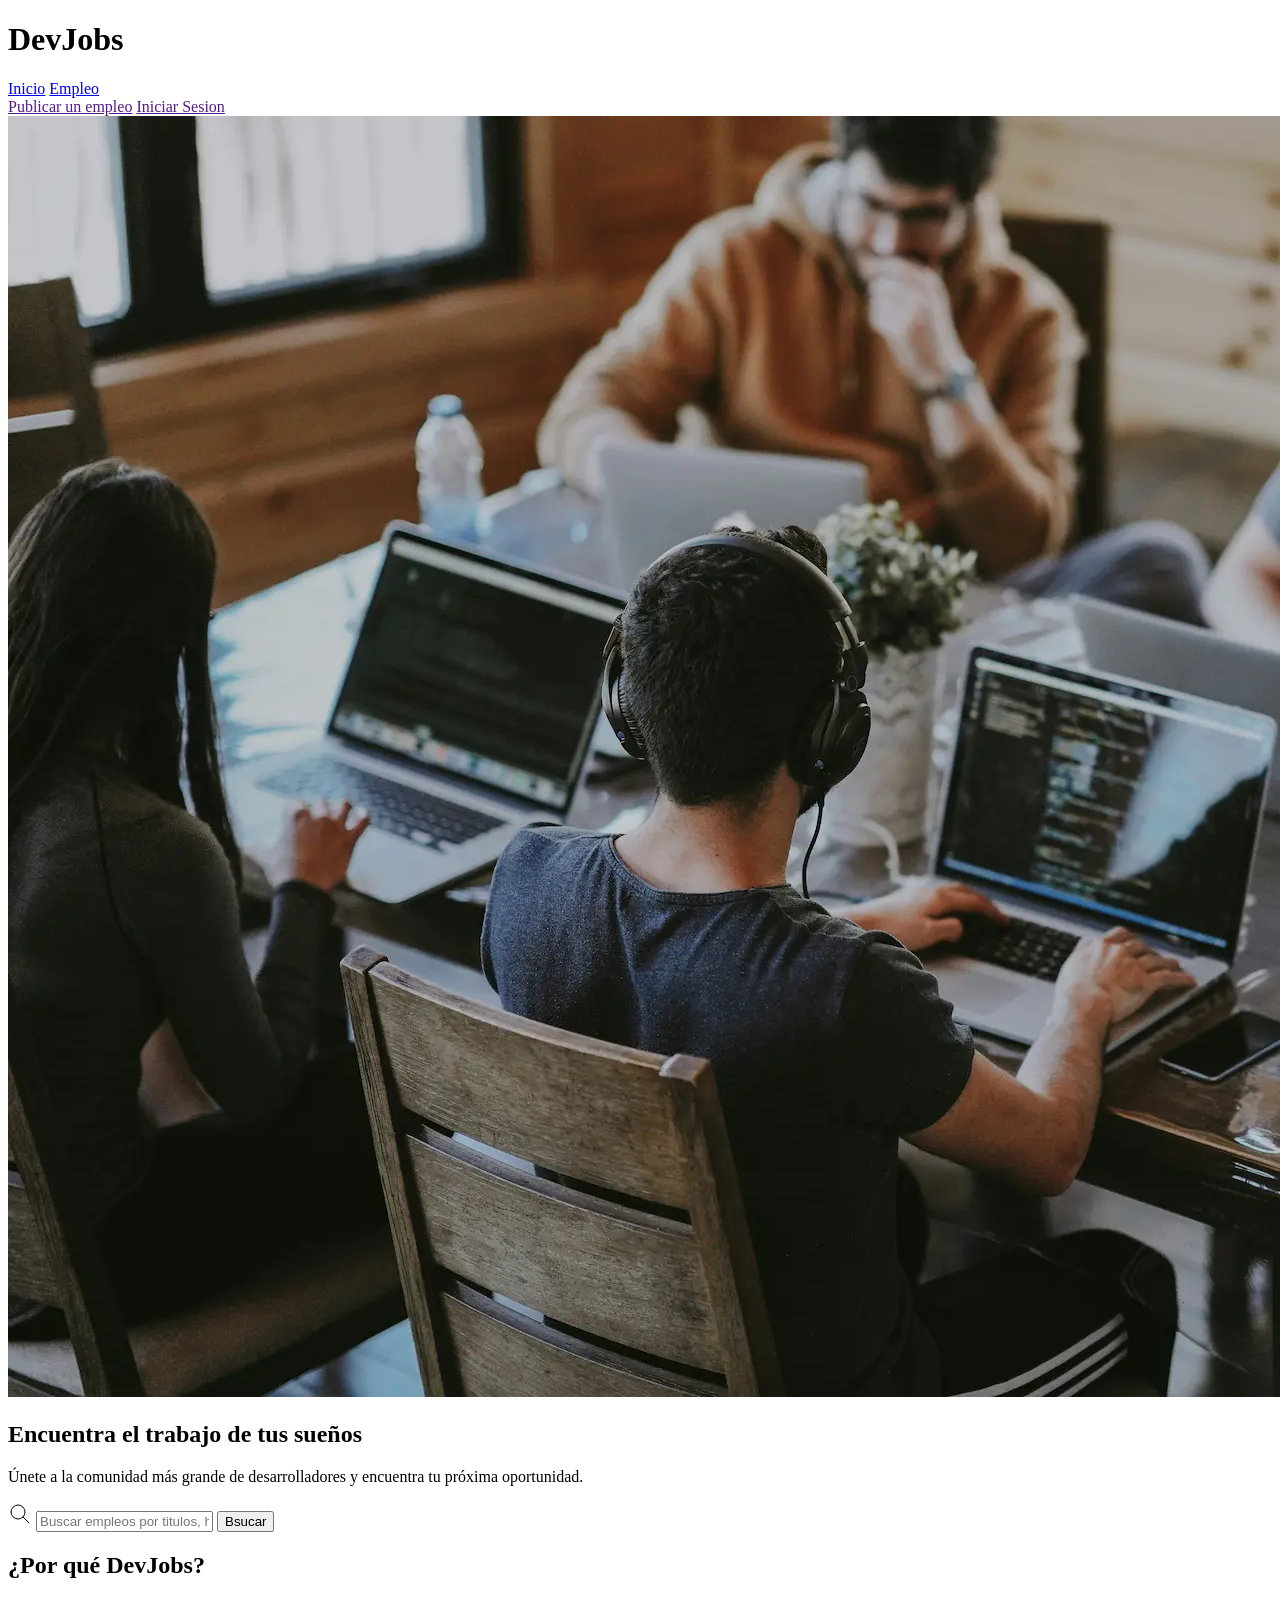
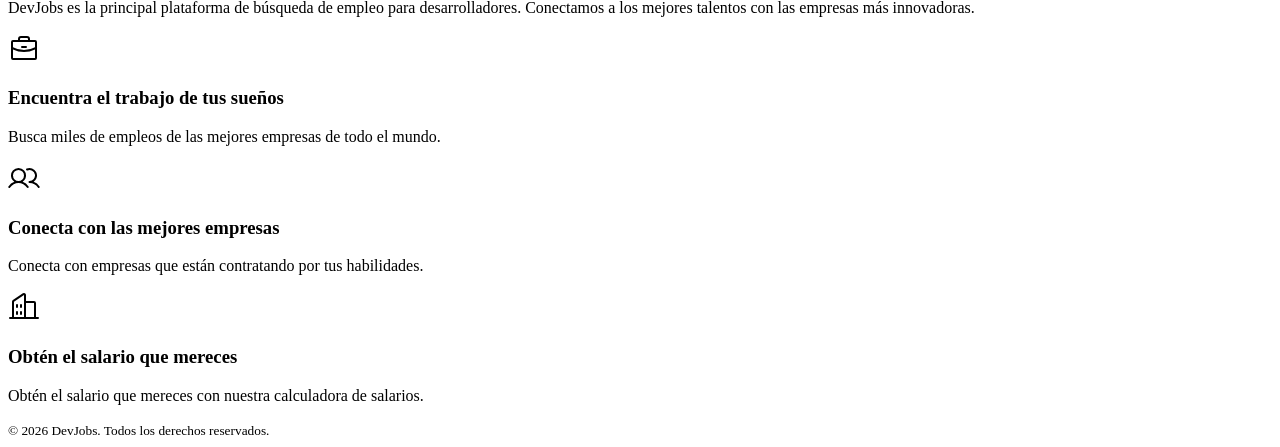
==== index.html @ 32f9dcdb "se agrega el html" ====
<!doctype html>
<html lang="es">
  <head>
    <meta charset="UTF-8" />
    <meta name="viewport" content="width=device-width, initial-scale=1.0" />
    <meta
      name="description"
      content="Encuentra las mejores ofertas de empleo para desarrolladores web y de software en DevJobs. Explora oportunidades laborales, publica tus vacantes y conecta con talento calificado."
    />
    <meta
      name="keywords"
      content="empleos, desarrolladores web, software, ofertas de trabajo, DevJobs, oportunidades laborales, publicar vacantes, talento calificado"
    />
    <title>DevJobs</title>
    <link rel="stylesheet" href="./css/styles.css" />
  </head>
  <body>
    <header>
      <h1>DevJobs</h1>
      <nav>
        <a href="#">Inicio</a>
        <a href="./html/empleos.html">Empleo</a>
      </nav>
      <div>
        <a href="">Publicar un empleo</a>
        <a href="">Iniciar Sesion</a>
      </div>
    </header>
    <main>
      <section class="hero">
        <img src="./img/background.webp" alt="imagen de fondo" />
        <h1>Encuentra el trabajo de tus sueños</h1>

        <p>
          Únete a la comunidad más grande de desarrolladores y encuentra tu
          próxima oportunidad.
        </p>
        <form action="" role="search">
          <div>
            <svg
              xmlns="http://www.w3.org/2000/svg"
              width="24"
              height="24"
              viewBox="0 0 24 24"
              fill="none"
              stroke="currentColor"
              stroke-width="1"
              stroke-linecap="round"
              stroke-linejoin="round"
              class="icon icon-tabler icons-tabler-outline icon-tabler-search"
            >
              <path stroke="none" d="M0 0h24v24H0z" fill="none" />
              <path d="M10 10m-7 0a7 7 0 1 0 14 0a7 7 0 1 0 -14 0" />
              <path d="M21 21l-6 -6" />
            </svg>
            <input
              required
              type="text"
              placeholder="Buscar empleos por titulos, habilidad o empresa"
            />
            <button type="submit">Bsucar</button>
          </div>
        </form>
      </section>
      <section>
        <header>
          <h2>¿Por qué DevJobs?</h2>
          <p>
            DevJobs es la principal plataforma de búsqueda de empleo para
            desarrolladores. Conectamos a los mejores talentos con las empresas
            más innovadoras.
          </p>
        </header>
        <footer>
          <article>
            <svg
              fill="currentColor"
              height="32"
              viewBox="0 0 256 256"
              width="32"
              xmlns="http://www.w3.org/2000/svg"
              aria-hidden="true"
            >
              <path
                d="M216,56H176V48a24,24,0,0,0-24-24H104A24,24,0,0,0,80,48v8H40A16,16,0,0,0,24,72V200a16,16,0,0,0,16,16H216a16,16,0,0,0,16-16V72A16,16,0,0,0,216,56ZM96,48a8,8,0,0,1,8-8h48a8,8,0,0,1,8,8v8H96ZM216,72v41.61A184,184,0,0,1,128,136a184.07,184.07,0,0,1-88-22.38V72Zm0,128H40V131.64A200.19,200.19,0,0,0,128,152a200.25,200.25,0,0,0,88-20.37V200ZM104,112a8,8,0,0,1,8-8h32a8,8,0,0,1,0,16H112A8,8,0,0,1,104,112Z"
              ></path>
            </svg>
            <h3>Encuentra el trabajo de tus sueños</h3>
            <p>
              Busca miles de empleos de las mejores empresas de todo el mundo.
            </p>
          </article>

          <article>
            <svg
              fill="currentColor"
              height="32"
              viewBox="0 0 256 256"
              width="32"
              xmlns="http://www.w3.org/2000/svg"
              aria-hidden="true"
            >
              <path
                d="M117.25,157.92a60,60,0,1,0-66.5,0A95.83,95.83,0,0,0,3.53,195.63a8,8,0,1,0,13.4,8.74,80,80,0,0,1,134.14,0,8,8,0,0,0,13.4-8.74A95.83,95.83,0,0,0,117.25,157.92ZM40,108a44,44,0,1,1,44,44A44.05,44.05,0,0,1,40,108Zm210.14,98.7a8,8,0,0,1-11.07-2.33A79.83,79.83,0,0,0,172,168a8,8,0,0,1,0-16,44,44,0,1,0-16.34-84.87,8,8,0,1,1-5.94-14.85,60,60,0,0,1,55.53,105.64,95.83,95.83,0,0,1,47.22,37.71A8,8,0,0,1,250.14,206.7Z"
              ></path>
            </svg>
            <h3>Conecta con las mejores empresas</h3>
            <p>
              Conecta con empresas que están contratando por tus habilidades.
            </p>
          </article>

          <article>
            <svg
              fill="currentColor"
              height="32"
              viewBox="0 0 256 256"
              width="32"
              xmlns="http://www.w3.org/2000/svg"
              aria-hidden="true"
            >
              <path
                d="M240,208H224V96a16,16,0,0,0-16-16H144V32a16,16,0,0,0-24.88-13.32L39.12,72A16,16,0,0,0,32,85.34V208H16a8,8,0,0,0,0,16H240a8,8,0,0,0,0-16ZM208,96V208H144V96ZM48,85.34,128,32V208H48ZM112,112v16a8,8,0,0,1-16,0V112a8,8,0,1,1,16,0Zm-32,0v16a8,8,0,0,1-16,0V112a8,8,0,1,1,16,0Zm0,56v16a8,8,0,0,1-16,0V168a8,8,0,0,1,16,0Zm32,0v16a8,8,0,0,1-16,0V168a8,8,0,0,1,16,0Z"
              ></path>
            </svg>
            <h3>Obtén el salario que mereces</h3>
            <p>
              Obtén el salario que mereces con nuestra calculadora de salarios.
            </p>
          </article>
        </footer>
      </section>
    </main>
    <footer>
      <small>&copy; 2026 DevJobs. Todos los derechos reservados.</small>
    </footer>
  </body>
</html>
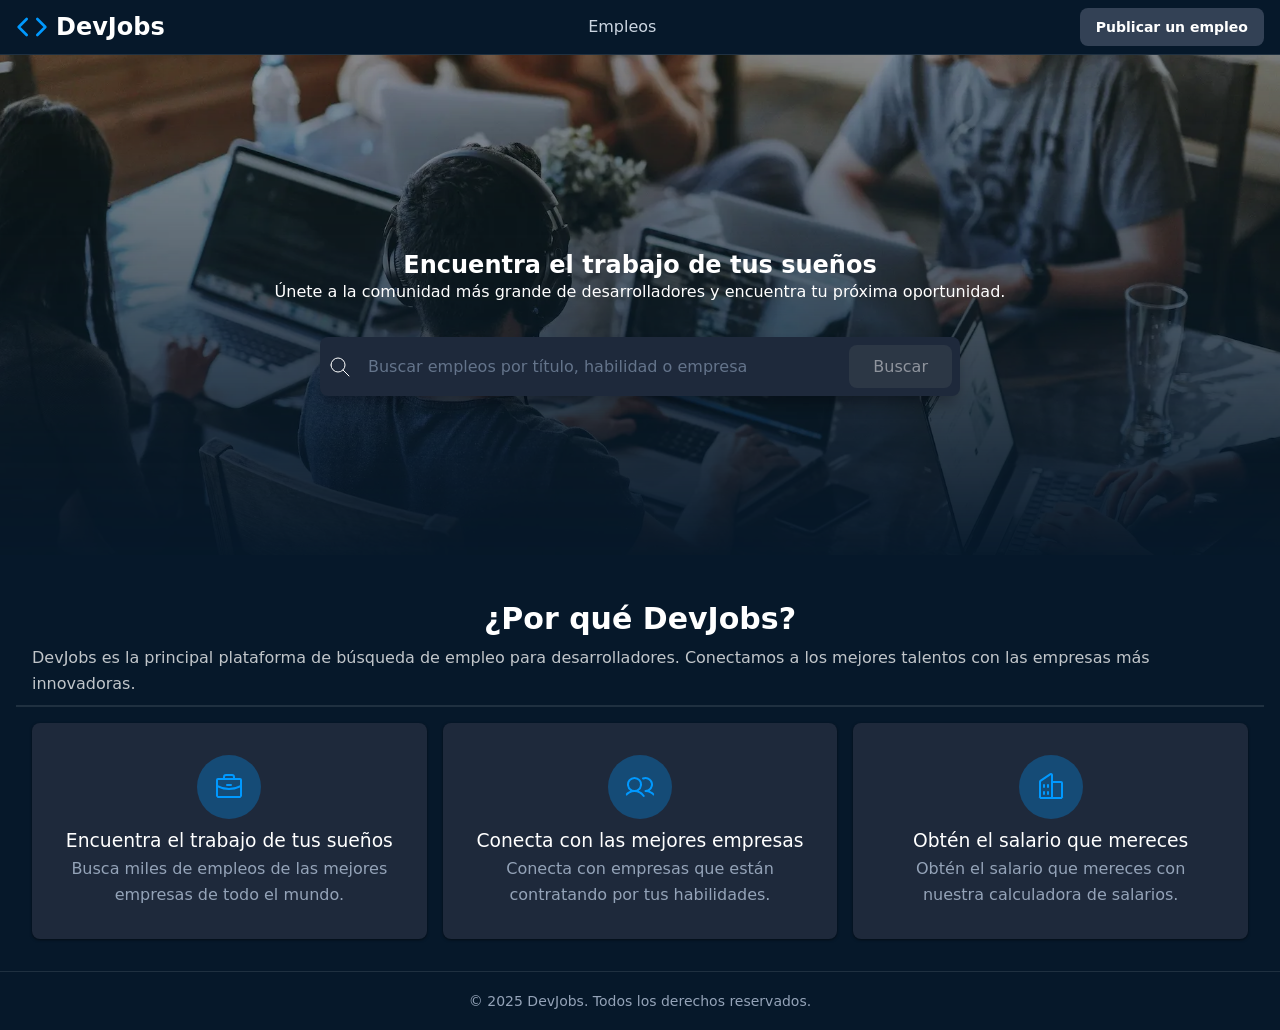
==== commit 53ca597c: "solucion de inconvenientes html y css" ====
--- a/index.html
+++ b/index.html
@@ -14,125 +14,105 @@
     <title>DevJobs</title>
     <link rel="stylesheet" href="./css/styles.css" />
   </head>
-  <body>
-    <header>
-      <h1>DevJobs</h1>
-      <nav>
-        <a href="#">Inicio</a>
-        <a href="./html/empleos.html">Empleo</a>
-      </nav>
-      <div>
-        <a href="">Publicar un empleo</a>
-        <a href="">Iniciar Sesion</a>
-      </div>
-    </header>
-    <main>
-      <section class="hero">
-        <img src="./img/background.webp" alt="imagen de fondo" />
-        <h1>Encuentra el trabajo de tus sueños</h1>
+<body>
+  <header>
+    <h1>
+      <svg fill="none" stroke="currentColor" stroke-linecap="round" stroke-linejoin="round" stroke-width="2"
+        viewBox="0 0 24 24" xmlns="http://www.w3.org/2000/svg">
+        <polyline points="16 18 22 12 16 6"></polyline>
+        <polyline points="8 6 2 12 8 18"></polyline>
+      </svg>
+      DevJobs
+    </h1>
 
-        <p>
-          Únete a la comunidad más grande de desarrolladores y encuentra tu
-          próxima oportunidad.
-        </p>
-        <form action="" role="search">
-          <div>
-            <svg
-              xmlns="http://www.w3.org/2000/svg"
-              width="24"
-              height="24"
-              viewBox="0 0 24 24"
-              fill="none"
-              stroke="currentColor"
-              stroke-width="1"
-              stroke-linecap="round"
-              stroke-linejoin="round"
-              class="icon icon-tabler icons-tabler-outline icon-tabler-search"
-            >
-              <path stroke="none" d="M0 0h24v24H0z" fill="none" />
-              <path d="M10 10m-7 0a7 7 0 1 0 14 0a7 7 0 1 0 -14 0" />
-              <path d="M21 21l-6 -6" />
-            </svg>
-            <input
-              required
-              type="text"
-              placeholder="Buscar empleos por titulos, habilidad o empresa"
-            />
-            <button type="submit">Bsucar</button>
-          </div>
-        </form>
-      </section>
-      <section>
-        <header>
-          <h2>¿Por qué DevJobs?</h2>
-          <p>
-            DevJobs es la principal plataforma de búsqueda de empleo para
-            desarrolladores. Conectamos a los mejores talentos con las empresas
-            más innovadoras.
-          </p>
-        </header>
-        <footer>
-          <article>
-            <svg
-              fill="currentColor"
-              height="32"
-              viewBox="0 0 256 256"
-              width="32"
-              xmlns="http://www.w3.org/2000/svg"
-              aria-hidden="true"
-            >
-              <path
-                d="M216,56H176V48a24,24,0,0,0-24-24H104A24,24,0,0,0,80,48v8H40A16,16,0,0,0,24,72V200a16,16,0,0,0,16,16H216a16,16,0,0,0,16-16V72A16,16,0,0,0,216,56ZM96,48a8,8,0,0,1,8-8h48a8,8,0,0,1,8,8v8H96ZM216,72v41.61A184,184,0,0,1,128,136a184.07,184.07,0,0,1-88-22.38V72Zm0,128H40V131.64A200.19,200.19,0,0,0,128,152a200.25,200.25,0,0,0,88-20.37V200ZM104,112a8,8,0,0,1,8-8h32a8,8,0,0,1,0,16H112A8,8,0,0,1,104,112Z"
-              ></path>
-            </svg>
-            <h3>Encuentra el trabajo de tus sueños</h3>
-            <p>
-              Busca miles de empleos de las mejores empresas de todo el mundo.
-            </p>
-          </article>
+    <nav>
+      <!-- <a href="">
+        Inicio
+      </a> -->
+      <a href="./html/empleos.html">Empleos</a>
+    </nav>
 
-          <article>
-            <svg
-              fill="currentColor"
-              height="32"
-              viewBox="0 0 256 256"
-              width="32"
-              xmlns="http://www.w3.org/2000/svg"
-              aria-hidden="true"
-            >
-              <path
-                d="M117.25,157.92a60,60,0,1,0-66.5,0A95.83,95.83,0,0,0,3.53,195.63a8,8,0,1,0,13.4,8.74,80,80,0,0,1,134.14,0,8,8,0,0,0,13.4-8.74A95.83,95.83,0,0,0,117.25,157.92ZM40,108a44,44,0,1,1,44,44A44.05,44.05,0,0,1,40,108Zm210.14,98.7a8,8,0,0,1-11.07-2.33A79.83,79.83,0,0,0,172,168a8,8,0,0,1,0-16,44,44,0,1,0-16.34-84.87,8,8,0,1,1-5.94-14.85,60,60,0,0,1,55.53,105.64,95.83,95.83,0,0,1,47.22,37.71A8,8,0,0,1,250.14,206.7Z"
-              ></path>
-            </svg>
-            <h3>Conecta con las mejores empresas</h3>
-            <p>
-              Conecta con empresas que están contratando por tus habilidades.
-            </p>
-          </article>
+    <div>
+      <a href="">Publicar un empleo</a>
+      <!-- <a href="">Iniciar sesión</a> -->
+    </div>
+  </header>
 
-          <article>
-            <svg
-              fill="currentColor"
-              height="32"
-              viewBox="0 0 256 256"
-              width="32"
-              xmlns="http://www.w3.org/2000/svg"
-              aria-hidden="true"
-            >
-              <path
-                d="M240,208H224V96a16,16,0,0,0-16-16H144V32a16,16,0,0,0-24.88-13.32L39.12,72A16,16,0,0,0,32,85.34V208H16a8,8,0,0,0,0,16H240a8,8,0,0,0,0-16ZM208,96V208H144V96ZM48,85.34,128,32V208H48ZM112,112v16a8,8,0,0,1-16,0V112a8,8,0,1,1,16,0Zm-32,0v16a8,8,0,0,1-16,0V112a8,8,0,1,1,16,0Zm0,56v16a8,8,0,0,1-16,0V168a8,8,0,0,1,16,0Zm32,0v16a8,8,0,0,1-16,0V168a8,8,0,0,1,16,0Z"
-              ></path>
-            </svg>
-            <h3>Obtén el salario que mereces</h3>
-            <p>
-              Obtén el salario que mereces con nuestra calculadora de salarios.
-            </p>
-          </article>
-        </footer>
-      </section>
-    </main>
-    <footer>
-      <small>&copy; 2026 DevJobs. Todos los derechos reservados.</small>
-    </footer>
-  </body>
+  <main>
+    <section>
+      <img src="./img/background.webp" width="200" />
+
+      <h1>Encuentra el trabajo de tus sueños</h1>
+
+      <p>Únete a la comunidad más grande de desarrolladores y encuentra tu próxima oportunidad.</p>
+
+      <form role="search">
+        <div>
+          <svg xmlns="http://www.w3.org/2000/svg" width="24" height="24" viewBox="0 0 24 24" fill="none"
+            stroke="currentColor" stroke-width="1" stroke-linecap="round" stroke-linejoin="round"
+            class="icon icon-tabler icons-tabler-outline icon-tabler-search">
+            <path stroke="none" d="M0 0h24v24H0z" fill="none" />
+            <path d="M10 10m-7 0a7 7 0 1 0 14 0a7 7 0 1 0 -14 0" />
+            <path d="M21 21l-6 -6" />
+          </svg>
+
+          <input required type="text" placeholder="Buscar empleos por título, habilidad o empresa">
+
+          <button disabled type="submit">Buscar</button>
+        </div>
+      </form>
+    </section>
+
+    <section>
+
+      <header>
+        <h2>¿Por qué DevJobs?</h2>
+        <p>DevJobs es la principal plataforma de búsqueda de empleo para desarrolladores. Conectamos a los mejores
+          talentos con las empresas más innovadoras.</p>
+      </header>
+
+      <footer>
+        <article>
+          <svg fill="currentColor" height="32" viewBox="0 0 256 256" width="32" xmlns="http://www.w3.org/2000/svg"
+            aria-hidden="true">
+            <path
+              d="M216,56H176V48a24,24,0,0,0-24-24H104A24,24,0,0,0,80,48v8H40A16,16,0,0,0,24,72V200a16,16,0,0,0,16,16H216a16,16,0,0,0,16-16V72A16,16,0,0,0,216,56ZM96,48a8,8,0,0,1,8-8h48a8,8,0,0,1,8,8v8H96ZM216,72v41.61A184,184,0,0,1,128,136a184.07,184.07,0,0,1-88-22.38V72Zm0,128H40V131.64A200.19,200.19,0,0,0,128,152a200.25,200.25,0,0,0,88-20.37V200ZM104,112a8,8,0,0,1,8-8h32a8,8,0,0,1,0,16H112A8,8,0,0,1,104,112Z">
+            </path>
+          </svg>
+          <h3>Encuentra el trabajo de tus sueños</h3>
+          <p>Busca miles de empleos de las mejores empresas de todo el mundo.</p>
+        </article>
+
+        <article>
+          <svg fill="currentColor" height="32" viewBox="0 0 256 256" width="32" xmlns="http://www.w3.org/2000/svg"
+            aria-hidden="true">
+            <path
+              d="M117.25,157.92a60,60,0,1,0-66.5,0A95.83,95.83,0,0,0,3.53,195.63a8,8,0,1,0,13.4,8.74,80,80,0,0,1,134.14,0,8,8,0,0,0,13.4-8.74A95.83,95.83,0,0,0,117.25,157.92ZM40,108a44,44,0,1,1,44,44A44.05,44.05,0,0,1,40,108Zm210.14,98.7a8,8,0,0,1-11.07-2.33A79.83,79.83,0,0,0,172,168a8,8,0,0,1,0-16,44,44,0,1,0-16.34-84.87,8,8,0,1,1-5.94-14.85,60,60,0,0,1,55.53,105.64,95.83,95.83,0,0,1,47.22,37.71A8,8,0,0,1,250.14,206.7Z">
+            </path>
+          </svg>
+          <h3>Conecta con las mejores empresas</h3>
+          <p>Conecta con empresas que están contratando por tus habilidades.</p>
+        </article>
+
+        <article>
+          <svg fill="currentColor" height="32" viewBox="0 0 256 256" width="32" xmlns="http://www.w3.org/2000/svg"
+            aria-hidden="true">
+            <path
+              d="M240,208H224V96a16,16,0,0,0-16-16H144V32a16,16,0,0,0-24.88-13.32L39.12,72A16,16,0,0,0,32,85.34V208H16a8,8,0,0,0,0,16H240a8,8,0,0,0,0-16ZM208,96V208H144V96ZM48,85.34,128,32V208H48ZM112,112v16a8,8,0,0,1-16,0V112a8,8,0,1,1,16,0Zm-32,0v16a8,8,0,0,1-16,0V112a8,8,0,1,1,16,0Zm0,56v16a8,8,0,0,1-16,0V168a8,8,0,0,1,16,0Zm32,0v16a8,8,0,0,1-16,0V168a8,8,0,0,1,16,0Z">
+            </path>
+          </svg>
+          <h3>Obtén el salario que mereces</h3>
+          <p>Obtén el salario que mereces con nuestra calculadora de salarios.</p>
+        </article>
+      </footer>
+
+    </section>
+  </main>
+
+  <footer>
+    <small>&copy; 2025 DevJobs. Todos los derechos reservados.</small>
+  </footer>
+
+</body>
+
 </html>
--- a/css/styles.css
+++ b/css/styles.css
@@ -0,0 +1,317 @@
+* {
+    margin: 0;
+    padding: 0;
+    box-sizing: border-box;
+}
+
+:root {
+    --primary: #3b4550;
+    --primary-dark: #0a3d66;
+    --primary-hover: #0d5ba8;
+    --primary-light: #09f;
+    --background: #06182a;
+    --text-primary: #ffffff;
+    --text-secondary: #cbd5e1;
+    --text-muted: #94a3b8;
+    --border: rgba(255, 255, 255, 0.1);
+    --card-bg: #1e293b;
+    --shadow: rgba(0, 0, 0, 0.3);
+    --input-bg: #1e293b;
+    --hsla-example: hsla(210, 100%, 56%, 1);
+}
+
+@font-face {
+  font-family: 'Inter Variable';
+  font-style: normal;
+  font-display: swap;
+  font-weight: 100 900;
+  src: url(https://cdn.jsdelivr.net/fontsource/fonts/inter:vf@latest/latin-wght-normal.woff2) format('woff2-variations');
+  unicode-range: U+0000-00FF,U+0131,U+0152-0153,U+02BB-02BC,U+02C6,U+02DA,U+02DC,U+0304,U+0308,U+0329,U+2000-206F,U+20AC,U+2122,U+2191,U+2193,U+2212,U+2215,U+FEFF,U+FFFD;
+}
+
+body {
+  font-family: system-ui;
+  background-color: var(--background);
+  color: var(--text-primary);
+  min-height: 100vh;
+  display: flex;
+  flex-direction: column;
+  line-height: 1.6;
+}
+
+/* Títulos principales */
+h1 {
+  font-size: 1.5rem;
+  line-height: 1.2;
+  text-wrap: balance;
+  display: flex;
+  align-items: center;
+  gap: 0.5rem;
+
+  svg {
+    width: 2rem;
+    height: 2rem;
+    color: var(--primary-light);
+  }
+}
+
+/* solo se le aplica los estilos al primer parrafo seguido de un h1 */
+h1 + p {
+  text-wrap: balance;
+  margin-bottom: 2rem
+}
+
+/* Header */
+header {
+  border-bottom: 1px solid var(--border);
+  background: var(--background);
+  padding: .5rem 1rem;
+  display: flex;
+  align-items: center;
+  justify-content: space-between;
+  gap: 2rem;
+
+  h2 {
+    font-size: 1.25rem;
+    font-weight: 700;
+    color: var(--text-primary);
+  }
+}
+
+/* Navegación del header a otras páginas */
+nav {
+  align-items: center;
+  gap: 1rem;
+  display: flex;
+
+  a {
+    text-decoration: none;
+    color: var(--text-secondary);
+    transition: color 0.2s;
+    font-weight: 500;
+
+    &:hover, &:focus {
+      color: var(--primary);
+      outline: none;
+    }
+  }
+}
+
+/* Botones del Header */
+header div a {
+  padding: 0.5rem 1rem;
+  border-radius: 0.5rem;
+  background-color: #334155;
+  color: var(--text-primary);
+  display: inline-block;
+  font-size: 0.875rem;
+  font-weight: 700;
+  text-decoration: none;
+  /* TODO */
+}
+
+/* Hero */
+main > section:nth-child(1) {
+  height: 500px;
+  text-align: center;
+  display: flex;
+  flex-direction: column;
+  justify-content: center;
+  align-items: center;
+
+  h1 {
+    padding-top: 36px;
+  }
+
+  & > img {
+    position: absolute;
+    width: 100%;
+    height: 100%;
+    object-fit: cover;
+    z-index: -1;
+    left: 0;
+    right: 0;
+    mask-image: linear-gradient(to bottom, rgba(16, 25, 34, 1) 5%, rgba(16, 25, 34, 0) 80%);
+  }
+}
+
+/* Formulario de Búsqueda */
+form {
+  max-width: 42rem;
+  width: 100%;
+  margin: 0 auto;
+  padding-inline: 1rem;
+}
+
+form > div {
+  display: flex;
+  align-items: center;
+  background-color: var(--input-bg);
+  border-radius: 0.5rem;
+  box-shadow: 0 10px 15px -3px var(--shadow);
+  padding: 0.5rem;
+  gap: 0.5rem;
+}
+
+form span {
+  padding-left: 0.75rem;
+  color: var(--text-muted);
+  display: flex;
+  align-items: center;
+  flex-shrink: 0;
+}
+
+form input[type="text"] {
+  flex: 1;
+  background: transparent;
+  border: none;
+  outline: none;
+  color: var(--text-primary);
+  padding: 0.75rem 0.5rem;
+  font-size: 1rem;
+  font-family: inherit;
+}
+
+form input[type="text"]::placeholder {
+  color: #64748b;
+}
+
+button {
+  padding: 0.75rem 1.5rem;
+  border-radius: 0.5rem;
+  background-color: var(--primary);
+  color: white;
+  font-weight: 400;
+  border: none;
+  cursor: pointer;
+  transition: all 0.2s;
+  font-family: inherit;
+  font-size: 1rem;
+  white-space: nowrap;
+
+  &:hover, /* pseudo-clase que significa que el ratón está encima */
+  &:focus { /* pseudo-clase que significa que el elemento tiene el foco */
+    background-color: var(--primary-hover);
+    outline: 2px solid white;
+    outline-offset: 2px;
+  }
+
+  &:active { 
+    transform: scale(0.90)
+  }
+
+  &:disabled {
+    opacity: .5;
+    pointer-events: none;
+  }
+}
+
+/* Features Section */
+main > section:nth-child(2) {
+  padding-inline: 1rem;
+  background-color: var(--background);
+  padding-top: 2rem;
+
+  & > header {
+    gap: 2px;
+    flex-direction: column;
+
+    h2 {
+      margin-bottom: 0;
+    }
+
+    p {
+      opacity: .75;
+    }
+  }
+
+  & > div {
+    max-width: 1280px;
+    margin: 0 auto;
+  }
+}
+
+main > section:nth-child(2) h2 {
+  font-size: 1.875rem;
+  font-weight: 700;
+  color: var(--text-primary);
+  margin-bottom: 1rem;
+}
+
+main > section:nth-child(2) > div > div:first-child > p {
+  font-size: 1.125rem;
+  color: var(--text-muted);
+  max-width: 42rem;
+  margin: 0 auto;
+}
+
+/* Grid de Features */
+main > section:nth-child(2) footer {
+  display: grid;
+  grid-template-columns: repeat(auto-fit, minmax(280px, 1fr));
+  gap: 16px
+}
+
+/* Feature Cards */
+/* article {
+  background-color: var(--card-bg);
+  padding: 2rem;
+  margin-bottom: 16px;
+  border-radius: 0.5rem;                   
+  box-shadow: 0px 1px 3px 0 var(--shadow); 
+
+  svg {
+    color: var(--primary-light);          
+    background: rgba(0, 153, 255, 0.3);  
+    border-radius: 9999px;               
+    width: 64px;                         
+    height: 64px;                        
+    padding: 16px;                       
+  }
+
+  h3 {
+    font-weight: 500;
+  }
+
+  p {
+    color: var(--text-muted);
+  }
+} */
+
+/* Footer */
+footer {
+  background-color: var(--background);
+  border-top: 1px solid var(--border);
+  text-align: center;
+  padding: 16px;
+
+  small {
+    color: var(--text-muted);
+    font-size: 0.875rem;
+  }
+}
+
+article {
+  background-color: var(--card-bg);
+  padding: 2rem;
+  margin-bottom: 16px;
+  border-radius: 0.5rem;
+  box-shadow: 0px 1px 3px 0px rgba(0, 0, 0, 0.5);
+
+  svg {
+    color: var(--primary-light);
+    background: rgba(0, 153, 255, .3);
+    width: 64px;
+    height: 64px;
+    border-radius: 100%;
+    padding: 16px;
+  }
+
+  p {
+    color: var(--text-muted);
+  }
+
+  h3 {
+    font-weight: 500;
+  }
+}
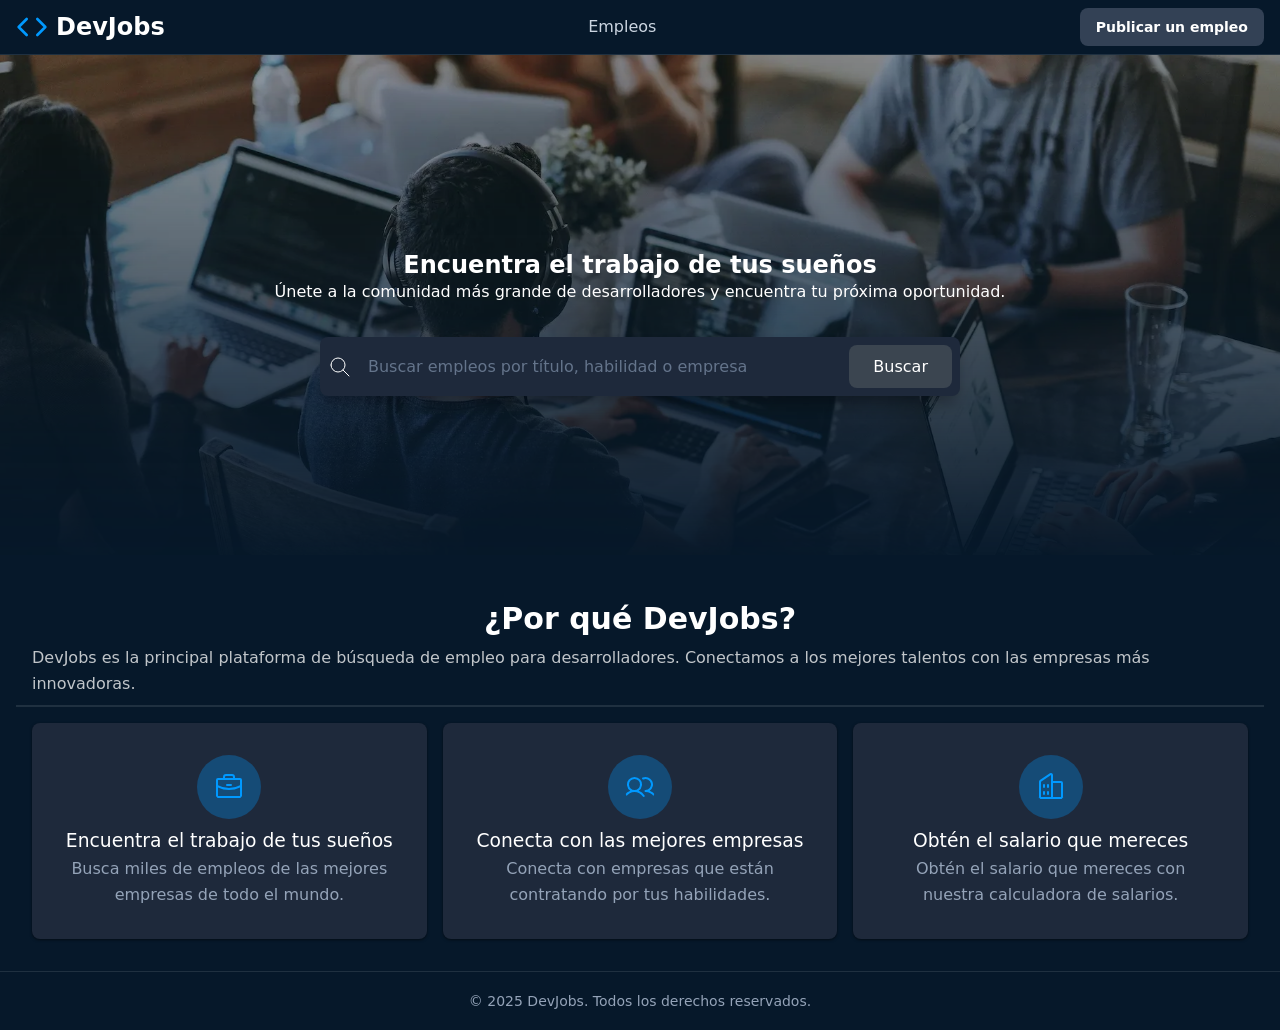
==== commit e96e412d: "se agrego el html y css de la pagina empleos" ====
--- a/index.html
+++ b/index.html
@@ -58,7 +58,7 @@
 
           <input required type="text" placeholder="Buscar empleos por título, habilidad o empresa">
 
-          <button disabled type="submit">Buscar</button>
+          <button type="submit">Buscar</button>
         </div>
       </form>
     </section>
--- a/css/styles.css
+++ b/css/styles.css
@@ -14,6 +14,7 @@
     --text-secondary: #cbd5e1;
     --text-muted: #94a3b8;
     --border: rgba(255, 255, 255, 0.1);
+    --border2: rgba(255, 255, 255, 0.3);
     --card-bg: #1e293b;
     --shadow: rgba(0, 0, 0, 0.3);
     --input-bg: #1e293b;
@@ -197,13 +198,15 @@
   }
 
   &:active { 
-    transform: scale(0.90)
+    transform: scale(0.95)
   }
 
   &:disabled {
     opacity: .5;
     pointer-events: none;
   }
+
+
 }
 
 /* Features Section */
@@ -314,4 +317,142 @@
   h3 {
     font-weight: 500;
   }
+}
+
+.jobs-search {
+  margin: 0;
+  padding: 0;
+  /* no se deveria de hacer, en un futuro buscar solucionar por medio de clases*/
+  height: auto !important;
+
+  h1 {
+    font-size: 2.5rem;
+    margin-bottom: .25rem;
+  }
+
+  p {
+    font-size: 1.125rem;
+    color: var(--text-muted);
+    margin-bottom: 1.5rem;
+  }
+
+  .search-bar {
+    background: var(--input-bg);
+    padding: .25rem .5rem;
+  }
+
+  .search-filters {
+    display: flex;
+    flex-wrap: wrap;
+    margin-top: .5rem;
+  }
+  
+  form {
+    width: 100%;
+    max-width: 1280px;
+  }
+
+  form div {
+    background: none;
+    box-shadow: none;
+    padding: 0;
+  }
+
+  select {
+    background-color: var(--card-bg);
+    color: var(--text-primary);
+    font-size: 1rem;
+    padding: 0.5rem 1rem;
+    outline: none;
+    border: none;
+    border-radius: .5rem;
+    margin-top: .5rem;
+    margin-right: .5rem;
+
+    option {
+      color: var(--text-muted);
+      
+    }
+  }
+}
+
+
+.busquedas {
+  max-width: 1280px; /* O el ancho máximo que use tu diseño */
+  margin: 0 auto;    /* Centra la sección en la pantalla */
+  
+
+  h2 {
+    margin-bottom: 1.5rem; /* Le da espacio vertical antes de la lista */
+  }
+}
+
+.lista-busquedas {
+  border: 1px solid var(--border2);
+  border-radius: 1rem;
+
+  article {
+    background: none;
+    box-shadow: none;
+    border-radius: 0;
+    border-bottom: 1px solid var(--border2);
+    margin: 0;
+
+    display: flex;
+    align-items: start;
+    gap: 1rem;
+
+    small {
+      font-size: .875rem;
+      color: var(--text-muted);
+    }
+
+    h3 {
+      font-weight: bold;
+      margin-bottom: .25rem;
+    }
+    p {
+      margin-top: .5rem;
+      color: var(--text-secondary);
+    }
+
+    &:last-child {
+      border-bottom: none;
+    }
+  }
+}
+
+.paginacion {
+  display: flex;
+  justify-content: center;
+  gap: .5rem;
+  margin: 2rem 0;
+
+  a {
+    display: flex;
+    align-items: center;
+    justify-content: center;
+    width: 2.5rem;
+    height: 2.5rem;
+    text-decoration: none;
+    color: var(--text-muted);
+    border-radius: .375rem;
+    transition: all .3s;
+
+    &:hover, &:focus{
+      background: white;
+    }
+    
+    &:active {
+      transform: scale(0.90);
+    }
+
+    &.is-active {
+      background-color: var(--primary-light);
+      color: white;
+      pointer-events: none;
+    }
+  }
+
+  
 }
